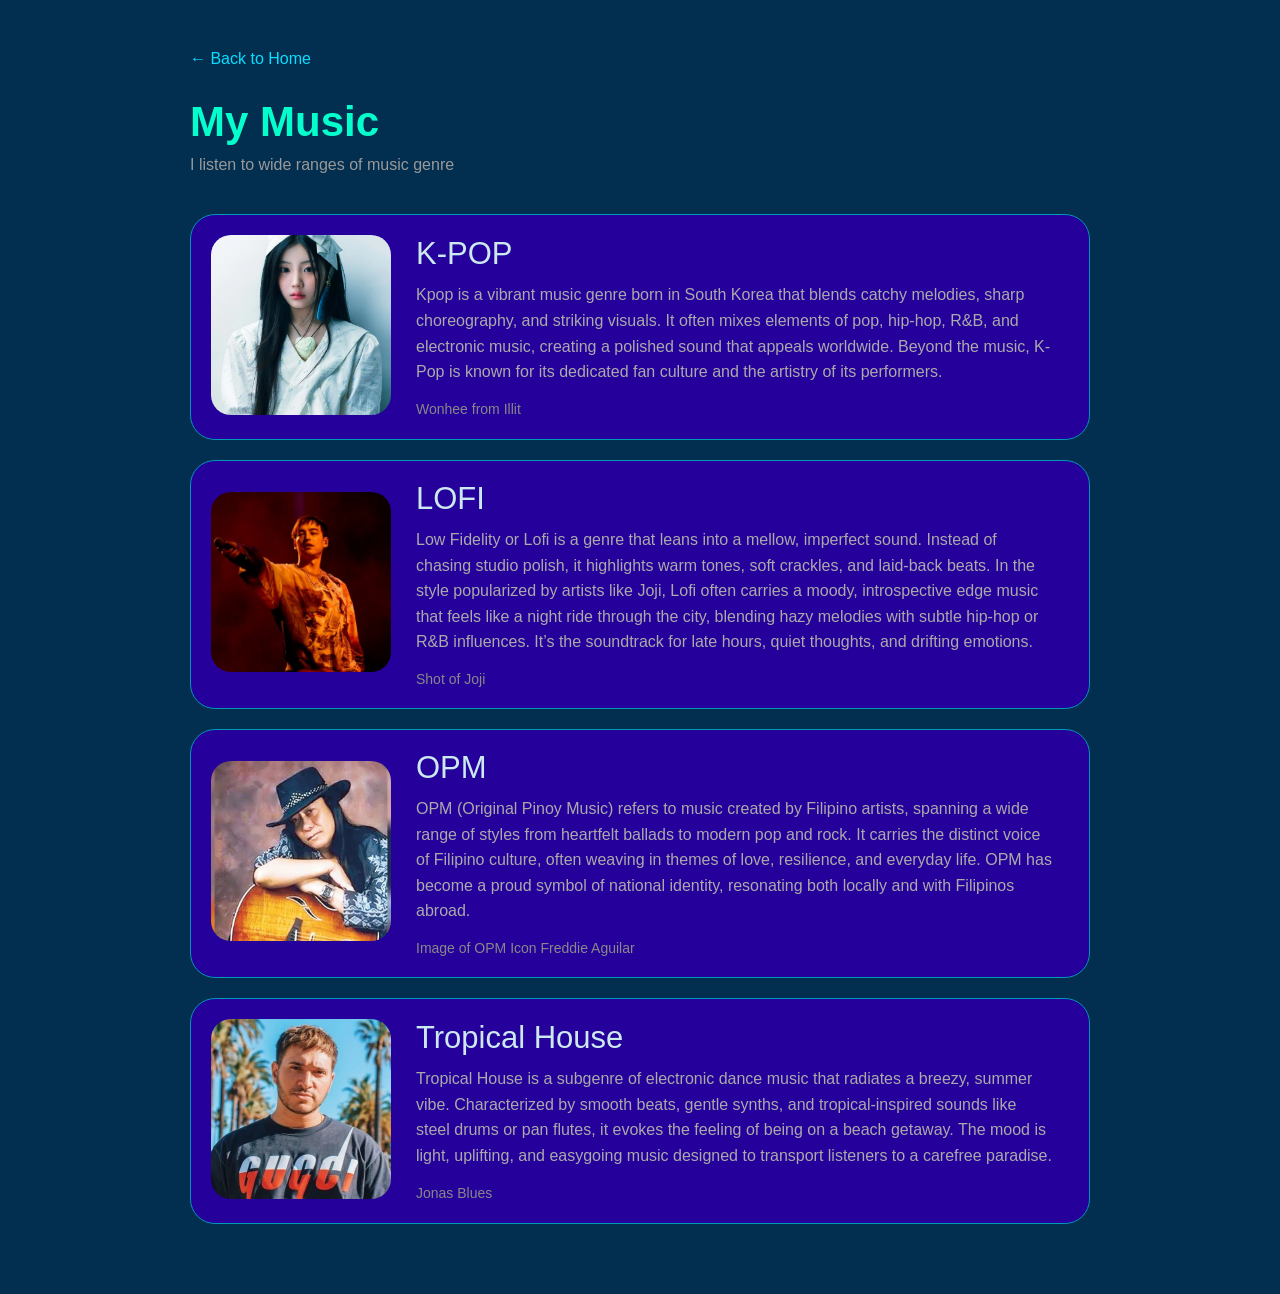
==== music.html @ ad3a1b99 "Create music.html" ====
<!DOCTYPE html>
<html lang="en">

<head>
    <meta charset="UTF-8">
    <link rel="icon" type="image/png" href="fv/bear.jpg">
    <meta name="viewport"
          content="width=device-width, initial-scale=1.0">

    <title>My Music</title>

    <style>

        * {
            box-sizing: border-box;
            margin: 0;
            padding: 0;
        }

        body {
            background: #022e50;
            color: #04ffcc;

            font-family: Arial, sans-serif;

            padding: 50px 20px;
        }

        .music-page {
            max-width: 900px;
            margin: auto;
        }

        /* Header */

        .page-header {
            margin-bottom: 40px;
        }

        .page-header h1 {
            font-size: 42px;
            margin-bottom: 10px;
        }

        .page-header p {
            color: #999;
            font-size: 16px;
        }

        /* Navigation */

        .back {
            display: inline-block;

            margin-bottom: 30px;

            color: #0adeff;
            text-decoration: none;

            transition: 0.2s;
        }

        .back:hover {
            color: white;
        }

        /* Music cards */

        .music-card {
            display: flex;
            align-items: center;

            gap: 25px;

            background: #25009b;

            border: 1.1px solid #0099b7;

            border-radius: 25px;

            padding: 20px;

            margin-bottom: 20px;

            transition:
                transform 0.2s,
                background 0.2s,
                border-color 0.2s;
        }

        .music-card:hover {
            transform: translateY(-3px);

            background: #222;

            border-color: #444;
        }

        /* Image */

        .music-image {
            width: 180px;
            height: 180px;

            object-fit: cover;

            border-radius: 20px;

            flex-shrink: 0;

            transition: transform 0.2s;
        }

        .music-image:hover {
            transform: scale(1.03);
        }

        /* Text */

        .music-info {
            padding-right: 15px;
        }

        .music-title {
            display: inline-block;

            color: rgb(203, 233, 239);

            font-size: 31px;

            text-decoration: none;

            margin-bottom: 10px;
        }

        .music-title:hover {
            text-decoration: underline;
        }

        .music-info p {
            color: #aaa;

            line-height: 1.6;

            margin-bottom: 15px;
        }

        .music-link {
            color: #888;

            text-decoration: none;

            font-size: 14px;
        }

        .music-link:hover {
            color: white;
        }

        /* Mobile */

        @media (max-width: 600px) {

            .music-card {
                flex-direction: column;
                align-items: stretch;
            }

            .music-image {
                width: 100%;
                height: 250px;
            }

            .music-title {
                font-size: 24px;
            }

        }

    </style>
</head>

<body>

    <main class="music-page">

        <a href="index.html" class="back">
            ← Back to Home
        </a>

        <header class="page-header">

            <h1>My Music</h1>

            <p>
                I listen to wide ranges of music genre 
            </p>

        </header>


        <!-- K-POP -->

        <article class="music-card">

            <a href="https://en.wikipedia.org/wiki/K-pop"
               target="_blank"
               rel="noopener noreferrer">

                <img src="images/wonhee.jpg"
                     alt="Wonhee"
                     class="music-image">

            </a>

            <div class="music-info">

                <a href="https://en.wikipedia.org/wiki/K-pop"
                   target="_blank"
                   rel="noopener noreferrer"
                   class="music-title">

                    K-POP

                </a>

                <p>
                    Kpop is a vibrant music genre born in South Korea that blends catchy melodies, sharp choreography, 
                    and striking visuals. 
                    It often mixes elements of pop, hip-hop, R&B, and electronic music, 
                    creating a polished sound that appeals worldwide. 
                    Beyond the music, K-Pop is known for its dedicated fan culture and the artistry of its performers.
                </p>

                <a href="https://en.wikipedia.org/wiki/Illit"
                   target="_blank"
                   rel="noopener noreferrer"
                   class="music-link">

                    Wonhee from Illit

                </a>

            </div>

        </article>


        <!-- LOFI -->

        <article class="music-card">

            <a href="https://en.wikipedia.org/wiki/Lo-fi_music"
               target="_blank"
               rel="noopener noreferrer">

                <img src="images/joji.jpg"
                     alt="Joji"
                     class="music-image">

            </a>

            <div class="music-info">

                <a href="https://en.wikipedia.org/wiki/Lo-fi_music"
                   target="_blank"
                   rel="noopener noreferrer"
                   class="music-title">

                    LOFI

                </a>

                <p>
                    Low Fidelity or Lofi is a genre that leans into a mellow, imperfect sound. 
                    Instead of chasing studio polish, it highlights warm tones, soft crackles, and laid-back beats. 
                    In the style popularized by artists like Joji, Lofi often carries a moody, 
                    introspective edge music that feels like a night ride through the city, 
                    blending hazy melodies with subtle hip-hop or R&B influences. 
                    It’s the soundtrack for late hours, quiet thoughts, and drifting emotions.
                </p>

                <a href="https://en.wikipedia.org/wiki/Joji_(musician)c"
                   target="_blank"
                   rel="noopener noreferrer"
                   class="music-link">

                    Shot of Joji 

                </a>

            </div>

        </article>


        <article class="music-card">

            <a href="https://en.wikipedia.org/wiki/Music_of_the_Philippines#Original_Pilipino_Music_(OPM)"
               target="_blank"
               rel="noopener noreferrer">

                <img src="images/fred.jpg"
                     alt="Fred"
                     class="music-image">

            </a>

            <div class="music-info">

                <a href="https://en.wikipedia.org/wiki/Music_of_the_Philippines#Original_Pilipino_Music_(OPM)"
                   target="_blank"
                   rel="noopener noreferrer"
                   class="music-title">

                    OPM

                </a>

                <p>
                    OPM (Original Pinoy Music) refers to music created by Filipino artists, spanning a wide range of styles from heartfelt ballads to modern pop and rock. 
                    It carries the distinct voice of Filipino culture, often weaving in themes of love, resilience, and everyday life. 
                    OPM has become a proud symbol of national identity, resonating both locally and with Filipinos abroad.
                </p>

                <a href="https://en.wikipedia.org/wiki/Freddie_Aguilar"
                   target="_blank"
                   rel="noopener noreferrer"
                   class="music-link">

                    Image of OPM Icon Freddie Aguilar

                </a>

            </div>

        </article>

                <article class="music-card">

            <a href="https://en.wikipedia.org/wiki/Tropical_house"
               target="_blank"
               rel="noopener noreferrer">

                <img src="images/jonas.jpg"
                     alt="Jonas"
                     class="music-image">

            </a>

            <div class="music-info">

                <a href="https://en.wikipedia.org/wiki/Tropical_house"
                   target="_blank"
                   rel="noopener noreferrer"
                   class="music-title">

                    Tropical House

                </a>

                <p>
                    Tropical House is a subgenre of electronic dance music that radiates a breezy, summer vibe. 
                    Characterized by smooth beats, gentle synths, and tropical-inspired sounds like steel drums or pan flutes, 
                    it evokes the feeling of being on a beach getaway. 
                    The mood is light, uplifting, and easygoing music designed to transport listeners to a carefree paradise.
                </p>

                <a href="https://en.wikipedia.org/wiki/Jonas_Blue"
                   target="_blank"
                   rel="noopener noreferrer"
                   class="music-link">

                    Jonas Blues

                </a>

            </div>

        </article>

    </main>

</body>

</html>
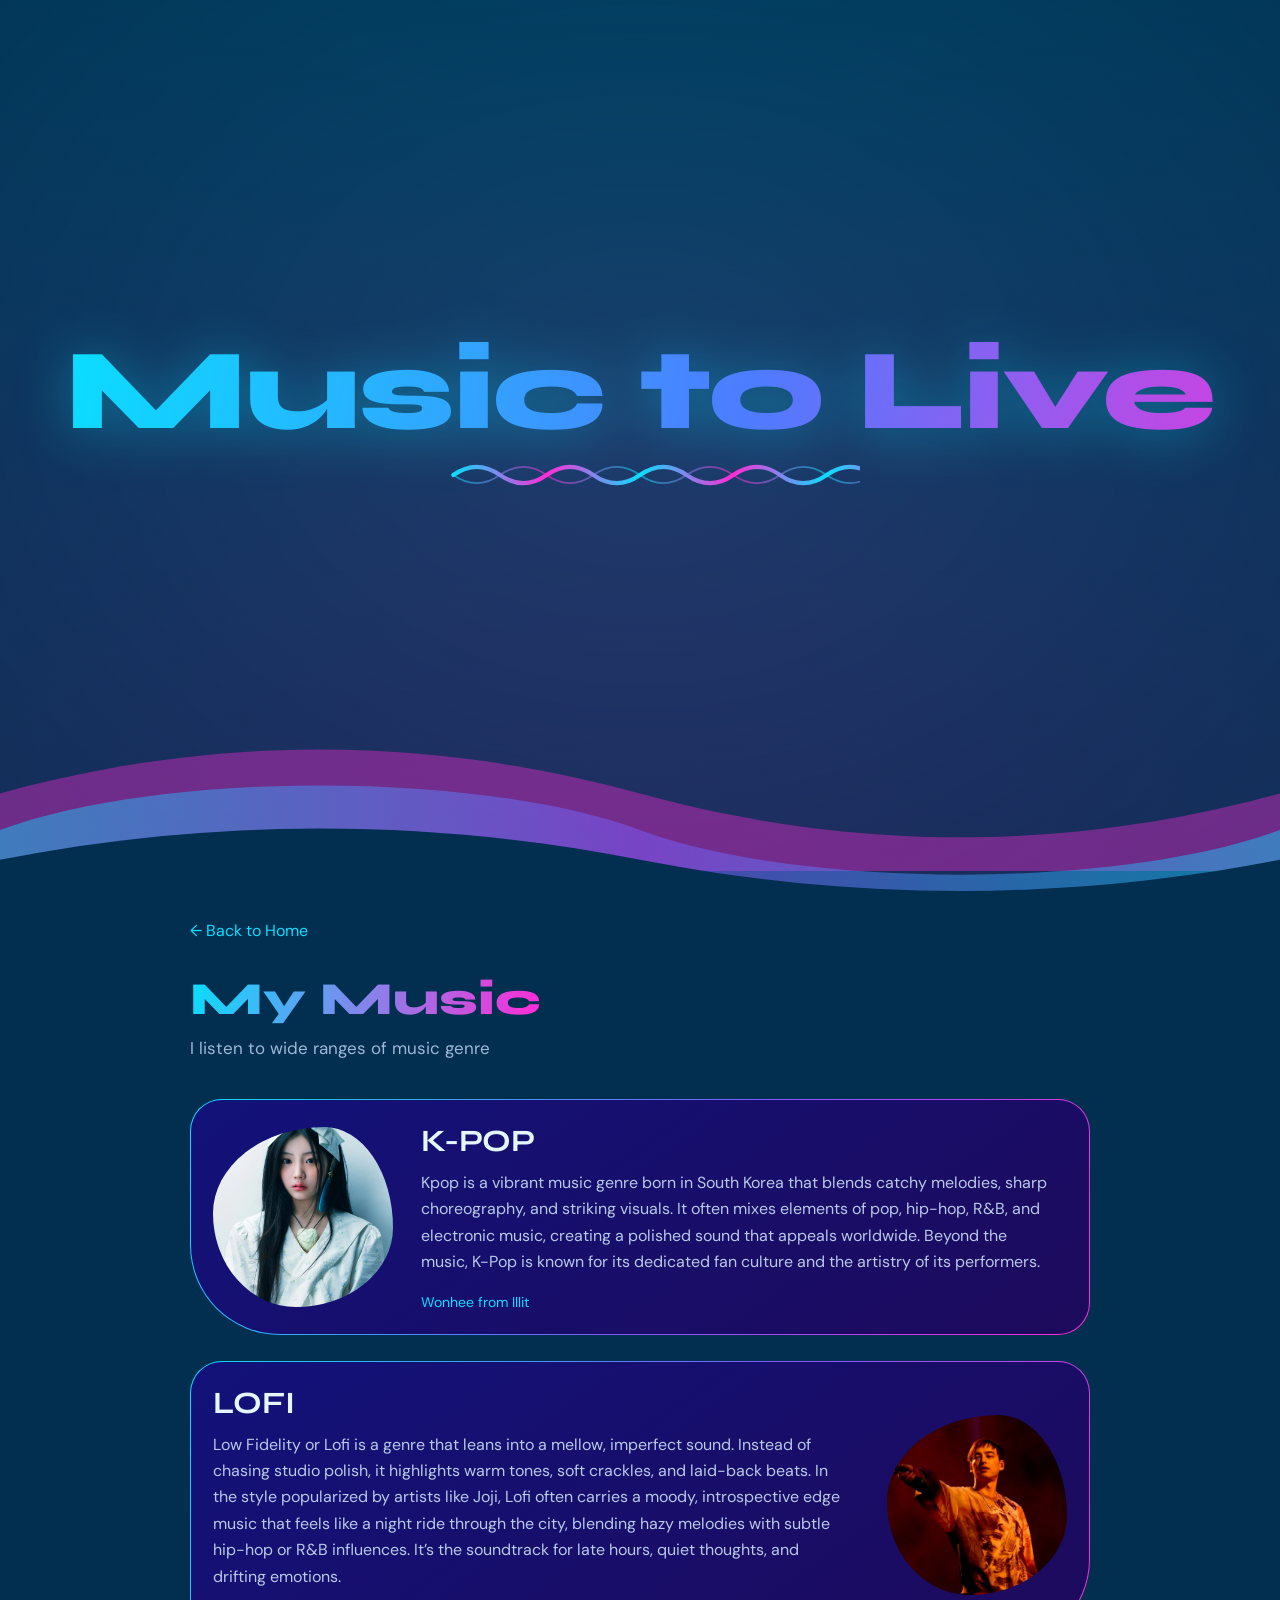
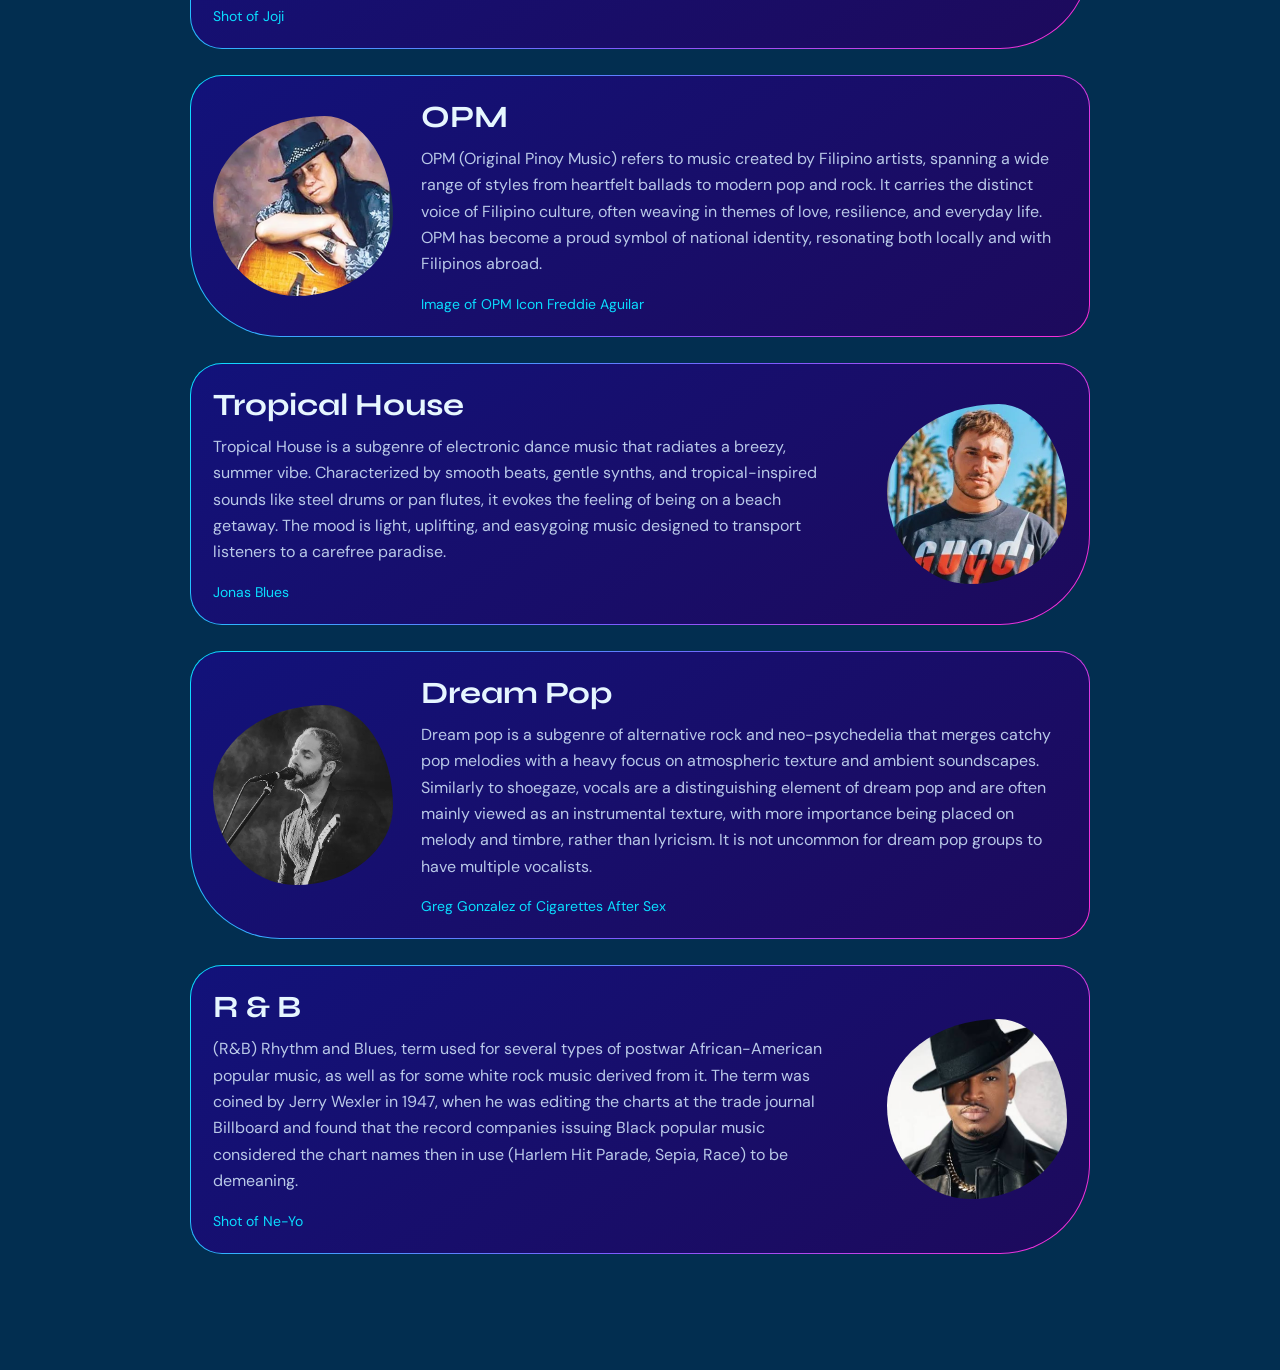
==== commit 161afa40: "Update music.html" ====
--- a/music.html
+++ b/music.html
@@ -3,9 +3,14 @@
 
 <head>
     <meta charset="UTF-8">
+    <link rel="stylesheet" href="videomusic.css">
     <link rel="icon" type="image/png" href="fv/bear.jpg">
     <meta name="viewport"
           content="width=device-width, initial-scale=1.0">
+
+    <link rel="preconnect" href="https://fonts.googleapis.com">
+    <link rel="preconnect" href="https://fonts.gstatic.com" crossorigin>
+    <link href="https://fonts.googleapis.com/css2?family=DM+Sans:wght@400;500&family=Syne:wght@700;800&display=swap" rel="stylesheet">
 
     <title>My Music</title>
 
@@ -19,11 +24,8 @@
 
         body {
             background: #022e50;
-            color: #04ffcc;
-
-            font-family: Arial, sans-serif;
-
-            padding: 50px 20px;
+            color: #cfe9ff;
+            font-family: 'DM Sans', Arial, sans-serif;
         }
 
         .music-page {
@@ -38,13 +40,22 @@
         }
 
         .page-header h1 {
-            font-size: 42px;
+            font-family: 'Syne', Arial, sans-serif;
+            font-weight: 800;
+            font-size: 46px;
             margin-bottom: 10px;
+
+            background: linear-gradient(100deg, #0adeff, #ff2bd6);
+            -webkit-background-clip: text;
+            background-clip: text;
+            -webkit-text-fill-color: transparent;
+            color: transparent;
+            width: fit-content;
         }
 
         .page-header p {
-            color: #999;
-            font-size: 16px;
+            color: #9fb8d8;
+            font-size: 17px;
         }
 
         /* Navigation */
@@ -57,43 +68,48 @@
             color: #0adeff;
             text-decoration: none;
 
-            transition: 0.2s;
-        }
-
-        .back:hover {
-            color: white;
-        }
-
-        /* Music cards */
+            transition: color 0.2s;
+        }
+
+        .back:hover,
+        .back:focus-visible {
+            color: #ff7de9;
+        }
+
+        /* Music cards
+           Add a new <article class="music-card"> and it picks up the style
+           automatically. Every other card flips image side. */
 
         .music-card {
             display: flex;
             align-items: center;
 
-            gap: 25px;
-
-            background: #25009b;
-
-            border: 1.1px solid #0099b7;
-
-            border-radius: 25px;
-
-            padding: 20px;
-
-            margin-bottom: 20px;
+            gap: 28px;
+
+            /* gradient border: blue to magenta */
+            border: 1.5px solid transparent;
+            border-radius: 32px 32px 32px 90px;
+            background:
+                linear-gradient(145deg, #12127a, #1d0a5c) padding-box,
+                linear-gradient(120deg, #0adeff, #7c5cff 55%, #ff2bd6) border-box;
+
+            padding: 22px;
+
+            margin-bottom: 26px;
 
             transition:
-                transform 0.2s,
-                background 0.2s,
-                border-color 0.2s;
+                transform 0.25s,
+                box-shadow 0.25s;
+        }
+
+        .music-card:nth-of-type(even) {
+            flex-direction: row-reverse;
+            border-radius: 32px 32px 90px 32px;
         }
 
         .music-card:hover {
-            transform: translateY(-3px);
-
-            background: #222;
-
-            border-color: #444;
+            transform: translateY(-4px);
+            box-shadow: 0 14px 40px rgba(124, 92, 255, 0.35);
         }
 
         /* Image */
@@ -104,15 +120,19 @@
 
             object-fit: cover;
 
-            border-radius: 20px;
+            /* soft organic blob instead of a plain square */
+            border-radius: 62% 38% 54% 46% / 48% 56% 44% 52%;
 
             flex-shrink: 0;
 
-            transition: transform 0.2s;
+            display: block;
+
+            transition: transform 0.25s, border-radius 0.4s;
         }
 
         .music-image:hover {
-            transform: scale(1.03);
+            transform: scale(1.04) rotate(-2deg);
+            border-radius: 45% 55% 40% 60% / 55% 45% 55% 45%;
         }
 
         /* Text */
@@ -124,7 +144,10 @@
         .music-title {
             display: inline-block;
 
-            color: rgb(203, 233, 239);
+            font-family: 'Syne', Arial, sans-serif;
+            font-weight: 700;
+
+            color: #e6f6ff;
 
             font-size: 31px;
 
@@ -135,18 +158,20 @@
 
         .music-title:hover {
             text-decoration: underline;
+            text-decoration-color: #ff2bd6;
+            text-underline-offset: 6px;
         }
 
         .music-info p {
-            color: #aaa;
-
-            line-height: 1.6;
+            color: #b9c9e8;
+
+            line-height: 1.65;
 
             margin-bottom: 15px;
         }
 
         .music-link {
-            color: #888;
+            color: #0adeff;
 
             text-decoration: none;
 
@@ -154,33 +179,100 @@
         }
 
         .music-link:hover {
-            color: white;
+            color: #ff7de9;
+        }
+
+        a:focus-visible {
+            outline: 2px solid #ff2bd6;
+            outline-offset: 4px;
         }
 
         /* Mobile */
 
         @media (max-width: 600px) {
 
-            .music-card {
+            .music-card,
+            .music-card:nth-of-type(even) {
                 flex-direction: column;
                 align-items: stretch;
+                border-radius: 28px 28px 28px 60px;
             }
 
             .music-image {
                 width: 100%;
                 height: 250px;
+                border-radius: 28px 28px 28px 70px;
             }
 
             .music-title {
                 font-size: 24px;
             }
 
+            .music-info {
+                padding-right: 0;
+            }
+
         }
 
     </style>
 </head>
 
-<body>
+<body> 
+    <!-- This indside of the body, content to put-->
+    <section class="hero" id="hero">
+    <video class="hero-video" src="clip/cat.mp4" autoplay muted loop playsinline></video>
+        <div class="hero-overlay">
+            <h2 class="hero-title">Music to Live</h2>
+
+            <!-- wavy line under the title -->
+            <div class="hero-wave" aria-hidden="true">
+                <svg viewBox="0 0 320 24" preserveAspectRatio="xMidYMid meet">
+                    <defs>
+                        <linearGradient id="titleGrad" gradientUnits="userSpaceOnUse" x1="0" y1="0" x2="480" y2="0">
+                            <stop offset="0" stop-color="#0adeff"/>
+                            <stop offset="0.1667" stop-color="#ff2bd6"/>
+                            <stop offset="0.3333" stop-color="#0adeff"/>
+                            <stop offset="0.5" stop-color="#ff2bd6"/>
+                            <stop offset="0.6667" stop-color="#0adeff"/>
+                            <stop offset="0.8333" stop-color="#ff2bd6"/>
+                            <stop offset="1" stop-color="#0adeff"/>
+                        </linearGradient>
+                    </defs>
+                    <path class="wave-b" d="M0 12 q20 14 40 0 t40 0 t40 0 t40 0 t40 0 t40 0 t40 0 t40 0 t40 0 t40 0 t40 0 t40 0"/>
+                    <path class="wave-a" d="M0 12 q20 -14 40 0 t40 0 t40 0 t40 0 t40 0 t40 0 t40 0 t40 0 t40 0 t40 0 t40 0 t40 0"/>
+                </svg>
+            </div>
+        </div>
+    </section>
+    <div class="content-wrap">
+
+        <!-- Curved, layered top edge that rises over the video -->
+        <div class="wave-edge" aria-hidden="true">
+            <div class="wave-layer back">
+                <svg viewBox="0 0 2400 140" preserveAspectRatio="none">
+                    <defs>
+                        <linearGradient id="midGrad" x1="0" y1="0" x2="1" y2="0">
+                            <stop offset="0" stop-color="#0adeff" stop-opacity="0.45"/>
+                            <stop offset="0.25" stop-color="#7c5cff" stop-opacity="0.5"/>
+                            <stop offset="0.5" stop-color="#0adeff" stop-opacity="0.45"/>
+                            <stop offset="0.75" stop-color="#7c5cff" stop-opacity="0.5"/>
+                            <stop offset="1" stop-color="#0adeff" stop-opacity="0.45"/>
+                        </linearGradient>
+                    </defs>
+                    <path class="fill-back" d="M0 60 C200 0 400 0 600 60 S1000 120 1200 60 C1400 0 1600 0 1800 60 S2200 120 2400 60 V140 H0 Z"/>
+                </svg>
+            </div>
+            <div class="wave-layer mid">
+                <svg viewBox="0 0 2400 140" preserveAspectRatio="none">
+                    <path class="fill-mid" d="M0 80 C150 30 450 30 600 80 S1050 130 1200 80 C1350 30 1650 30 1800 80 S2250 130 2400 80 V140 H0 Z"/>
+                </svg>
+            </div>
+            <div class="wave-layer front">
+                <svg viewBox="0 0 2400 140" preserveAspectRatio="none">
+                    <path class="fill-front" d="M0 105 C200 70 400 70 600 105 S1000 140 1200 105 C1400 70 1600 70 1800 105 S2200 140 2400 105 V140 H0 Z"/>
+                </svg>
+            </div>
+        </div>
 
     <main class="music-page">
 
@@ -198,7 +290,6 @@
 
         </header>
 
-
         <!-- K-POP -->
 
         <article class="music-card">
@@ -215,7 +306,7 @@
 
             <div class="music-info">
 
-                <a href="https://en.wikipedia.org/wiki/K-pop"
+                <a href="https://artlist.io/blog/k-pop-music/"
                    target="_blank"
                    rel="noopener noreferrer"
                    class="music-title">
@@ -280,7 +371,7 @@
                     It’s the soundtrack for late hours, quiet thoughts, and drifting emotions.
                 </p>
 
-                <a href="https://en.wikipedia.org/wiki/Joji_(musician)c"
+                <a href="https://en.wikipedia.org/wiki/Joji_(musician)"
                    target="_blank"
                    rel="noopener noreferrer"
                    class="music-link">
@@ -293,6 +384,8 @@
 
         </article>
 
+
+        <!-- OPM -->
 
         <article class="music-card">
 
@@ -336,7 +429,10 @@
 
         </article>
 
-                <article class="music-card">
+
+        <!-- TROPICAL HOUSE -->
+
+        <article class="music-card">
 
             <a href="https://en.wikipedia.org/wiki/Tropical_house"
                target="_blank"
@@ -350,7 +446,7 @@
 
             <div class="music-info">
 
-                <a href="https://en.wikipedia.org/wiki/Tropical_house"
+                <a href="https://rateyourmusic.com/genre/tropical-house/"
                    target="_blank"
                    rel="noopener noreferrer"
                    class="music-title">
@@ -379,8 +475,121 @@
 
         </article>
 
+       <article class="music-card">
+
+            <a href="https://en.wikipedia.org/wiki/Cigarettes_After_Sex"
+               target="_blank"
+               rel="noopener noreferrer">
+
+                <img src="images/cas.png"
+                     alt="CAS"
+                     class="music-image">
+
+            </a>
+
+            <div class="music-info">
+
+                <a href="https://rateyourmusic.com/genre/dream-pop/"
+                   target="_blank"
+                   rel="noopener noreferrer"
+                   class="music-title">
+
+                    Dream Pop
+
+                </a>
+
+                <p>
+                    Dream pop is a subgenre of alternative rock and neo-psychedelia that merges catchy pop melodies 
+                    with a heavy focus on atmospheric texture and ambient soundscapes. 
+                    Similarly to shoegaze, vocals are a distinguishing element of dream pop and are often mainly viewed as an instrumental texture, 
+                    with more importance being placed on melody and timbre, rather than lyricism. 
+                    It is not uncommon for dream pop groups to have multiple vocalists.
+                </p>
+
+                <a href="https://en.wikipedia.org/wiki/Cigarettes_After_Sex"
+                   target="_blank"
+                   rel="noopener noreferrer"
+                   class="music-link">
+
+                    Greg Gonzalez of Cigarettes After Sex 
+
+                </a>
+
+            </div>
+
+        </article>
+
+       <article class="music-card">
+
+            <a href="https://www.startle.io/blog/music-genres-explained-r-b
+               target="_blank"
+               rel="noopener noreferrer">
+
+                <img src="images/neyo.png"
+                     alt="RnB"
+                     class="music-image">
+
+            </a>
+
+            <div class="music-info">
+
+                <a href="https://www.startle.io/blog/music-genres-explained-r-b"
+                   target="_blank"
+                   rel="noopener noreferrer"
+                   class="music-title">
+
+                    R & B
+
+                </a>
+
+                <p>
+                    (R&B) Rhythm and Blues, term used for several types of postwar African-American popular music, 
+                    as well as for some white rock music derived from it. 
+                    The term was coined by Jerry Wexler in 1947, when he was editing the charts at the trade journal Billboard and 
+                    found that the record companies issuing Black popular music considered the chart names 
+                    then in use (Harlem Hit Parade, Sepia, Race) to be demeaning.
+                </p>
+
+                <a href="https://en.wikipedia.org/wiki/Ne-Yo"
+                   target="_blank"
+                   rel="noopener noreferrer"
+                   class="music-link">
+
+                    Shot of Ne-Yo
+
+                </a>
+
+            </div>
+
+        </article>        
+
     </main>
 
+    </div>
+
+    <script>
+        const hero = document.getElementById('hero');
+        const root = document.documentElement;
+        let ticking = false;
+
+        function update() {
+            const progress = Math.min(window.scrollY / window.innerHeight, 1);
+            hero.style.opacity = 1 - progress;
+            hero.style.transform = `scale(${1 - progress * 0.1})`;
+            root.style.setProperty('--p', progress);   /* drives wave + title parallax */
+            ticking = false;
+        }
+
+        window.addEventListener('scroll', () => {
+            if (!ticking) {
+                requestAnimationFrame(update);
+                ticking = true;
+            }
+        }, { passive: true });
+
+        update();
+    </script>
+
 </body>
 
 </html>
--- a/videomusic.css
+++ b/videomusic.css
@@ -0,0 +1,175 @@
+/* videomusic.css :3 ^ _ ^
+   Scroll-away hero video + wavy title + layered wave edge for the music page. */
+
+:root {
+    --navy: #022e50;
+    --blue: #0adeff;
+    --violet: #7c5cff;
+    --magenta: #ff2bd6;
+}
+
+/*video layer */
+.hero {
+    position: fixed;
+    top: 0;
+    left: 0;
+    width: 100%;
+    height: 100vh;
+    z-index: 0;
+    overflow: hidden;
+    transform-origin: 50% 100%;
+    will-change: opacity, transform;
+}
+
+.hero-video {
+    width: 100%;
+    height: 100%;
+    object-fit: cover;
+}
+
+.hero-overlay {
+    position: absolute;
+    inset: 0;
+    display: flex;
+    flex-direction: column;
+    align-items: center;
+    justify-content: center;
+    gap: 10px;
+    text-align: center;
+    padding: 0 20px 80px;
+    background:
+        radial-gradient(ellipse at 50% 45%, rgba(2, 46, 80, 0.1), rgba(2, 46, 80, 0.75) 100%),
+        linear-gradient(180deg, rgba(10, 222, 255, 0.18), rgba(255, 43, 214, 0.24));
+}
+
+/* Gradient title that flows */
+.hero-title {
+    font-family: 'Syne', 'Arial Black', Arial, sans-serif;
+    font-weight: 800;
+    font-size: clamp(44px, 9vw, 120px);
+    line-height: 1.05;
+    letter-spacing: -0.02em;
+    background: linear-gradient(100deg, #0adeff 0%, #4d7cff 30%, #ff2bd6 60%, #0adeff 100%);
+    background-size: 200% 100%;
+    background-repeat: repeat-x;
+    -webkit-background-clip: text;
+    background-clip: text;
+    -webkit-text-fill-color: transparent;
+    color: transparent;
+    filter: drop-shadow(0 4px 28px rgba(10, 222, 255, 0.4));
+    transform: translateY(calc(var(--p, 0) * -50px));
+    animation: title-flow 9s linear infinite;
+}
+
+/* Wavy line under the title */
+.hero-wave {
+    width: min(440px, 72vw);
+    height: 28px;
+    overflow: hidden;
+    transform: translateY(calc(var(--p, 0) * -50px));
+}
+
+.hero-wave svg {
+    display: block;
+    width: 100%;
+    height: 100%;
+}
+
+.hero-wave path {
+    fill: none;
+    stroke-linecap: round;
+}
+
+.hero-wave .wave-a {
+    stroke: url(#titleGrad);
+    stroke-width: 3.5;
+    animation: line-drift 3.2s linear infinite;
+}
+
+.hero-wave .wave-b {
+    stroke: url(#titleGrad);
+    stroke-width: 1.5;
+    opacity: 0.55;
+    animation: line-drift 5s linear infinite reverse;
+}
+
+/* Content that slides up over the video*/
+.content-wrap {
+    position: relative;
+    z-index: 1;
+    margin-top: 100vh;
+    background: var(--navy);
+    padding: 20px 20px 90px;
+    min-height: 100vh;
+}
+
+/* Layered, curved top edge */
+.wave-edge {
+    position: absolute;
+    left: 0;
+    right: 0;
+    bottom: calc(100% - 1px);
+    height: clamp(80px, 13vw, 170px);
+    pointer-events: none;
+}
+
+.wave-layer {
+    position: absolute;
+    inset: 0;
+    overflow: hidden;
+    will-change: transform;
+}
+
+.wave-layer svg {
+    display: block;
+    width: 200%;
+    height: 100%;
+    animation: wave-drift 20s linear infinite;
+}
+
+/* Back layers lag behind the scroll a little, which gives depth */
+.wave-layer.back {
+    transform: translateY(calc(var(--p, 0) * 60px));
+}
+
+.wave-layer.mid {
+    transform: translateY(calc(var(--p, 0) * 30px));
+}
+
+.wave-layer.back svg {
+    animation-duration: 34s;
+    animation-direction: reverse;
+}
+
+.wave-layer.mid svg {
+    animation-duration: 24s;
+}
+
+.wave-layer.front svg {
+    animation-duration: 16s;
+}
+
+.wave-layer .fill-back { fill: rgba(255, 43, 214, 0.38); }
+.wave-layer .fill-mid { fill: url(#midGrad); }
+.wave-layer .fill-front { fill: var(--navy); }
+
+/* animations */
+@keyframes title-flow {
+    to { background-position: 200% 0; }
+}
+
+@keyframes line-drift {
+    to { transform: translateX(-160px); }
+}
+
+@keyframes wave-drift {
+    to { transform: translateX(-50%); }
+}
+
+@media (prefers-reduced-motion: reduce) {
+    .hero-title,
+    .hero-wave path,
+    .wave-layer svg {
+        animation: none;
+    }
+}
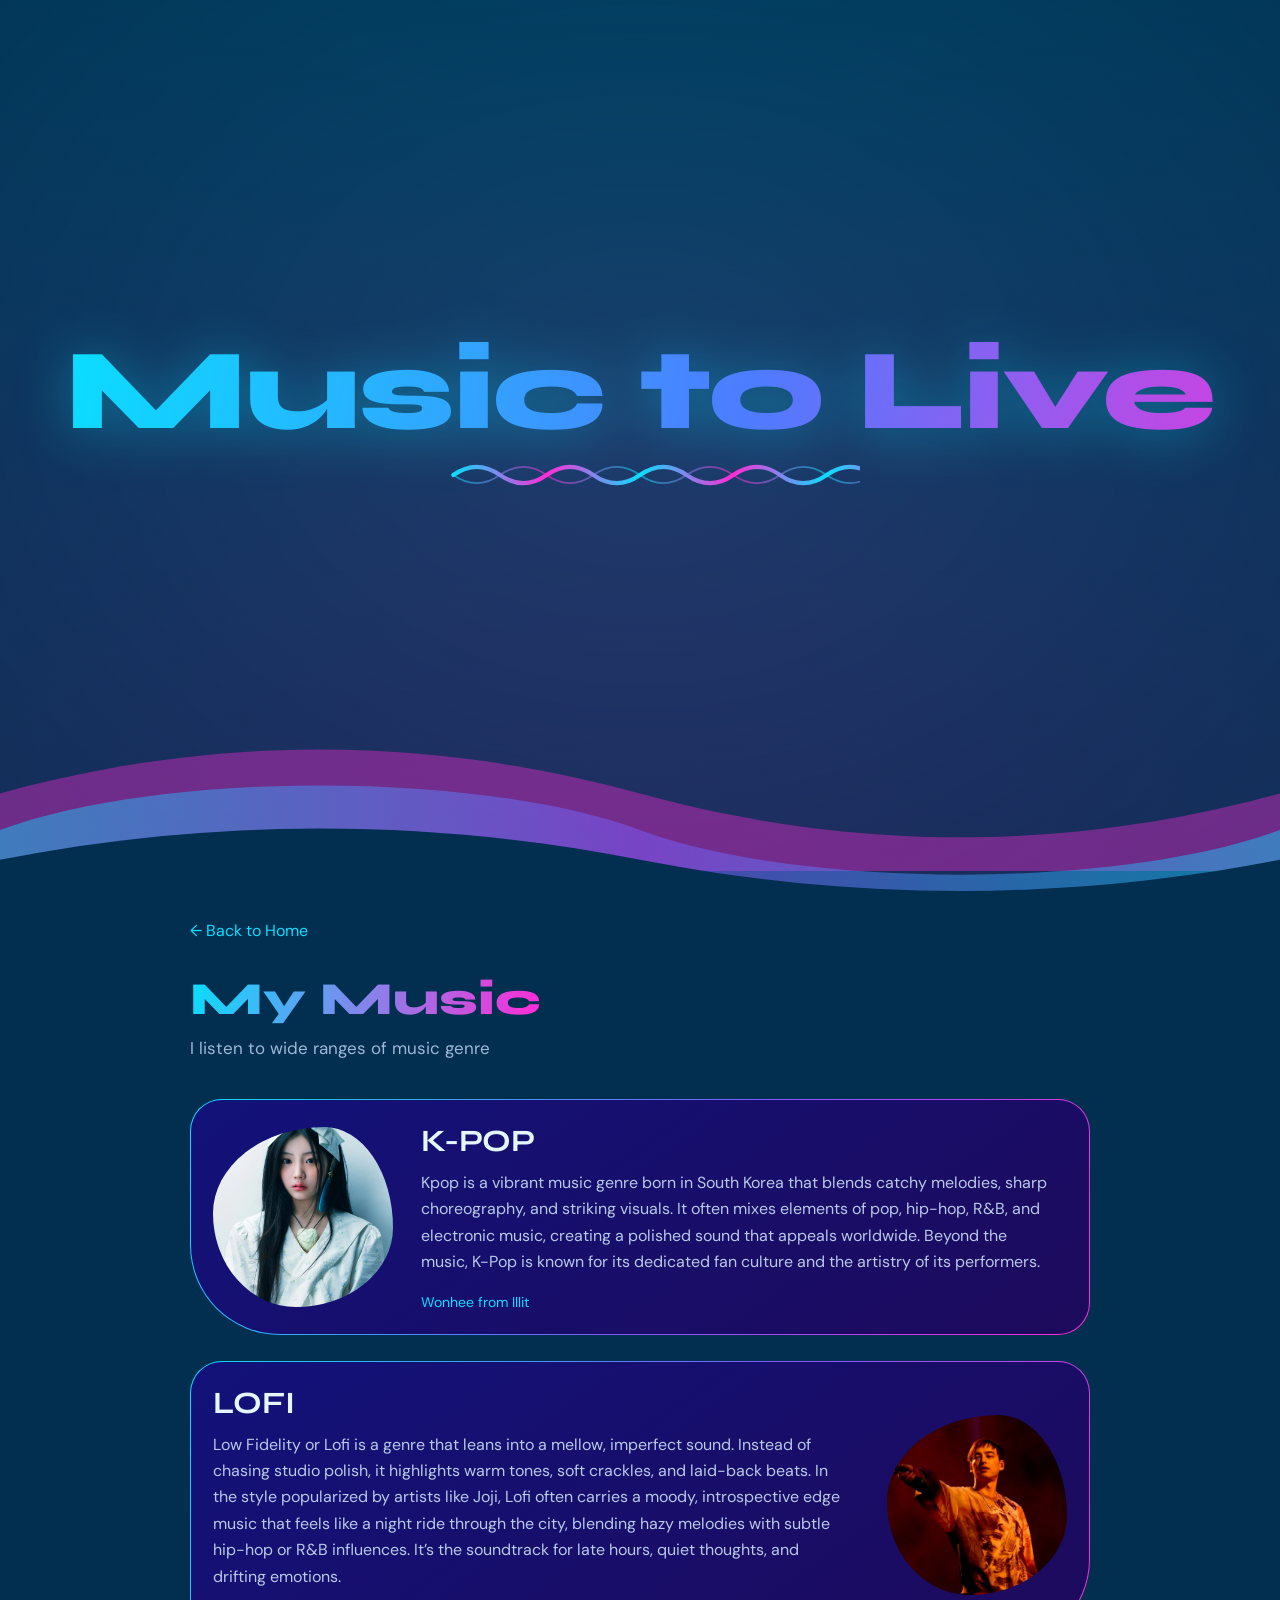
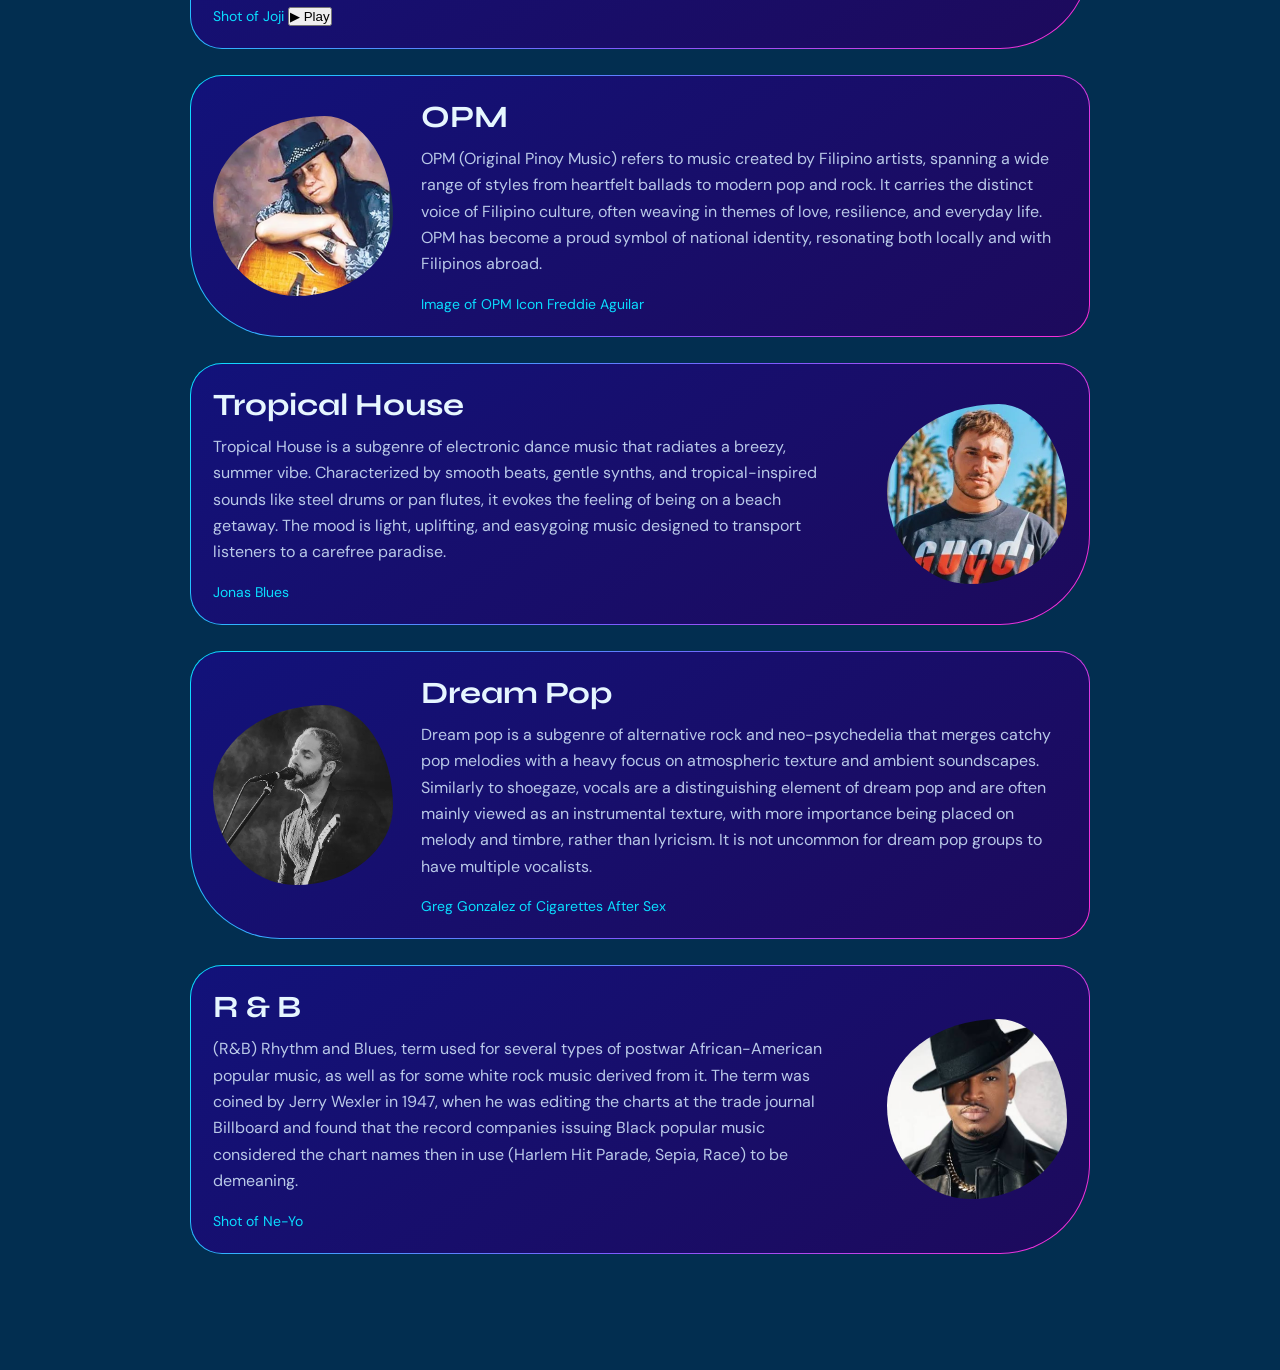
==== commit 1905fc5e: "Update music.html" ====
--- a/music.html
+++ b/music.html
@@ -379,6 +379,13 @@
                     Shot of Joji 
 
                 </a>
+                
+                <button class="play-sample"
+                    data-src="wave/Sanctuary.mp3"
+                    data-start="0"
+                    data-end="60">
+                        ▶ Play
+                </button>
 
             </div>
 
@@ -590,6 +597,11 @@
         update();
     </script>
 
+    
+    <audio id="musicPlayer" preload="none"></audio>
+    <script src="wave/player.js"></script>
+
+
 </body>
 
 </html>
